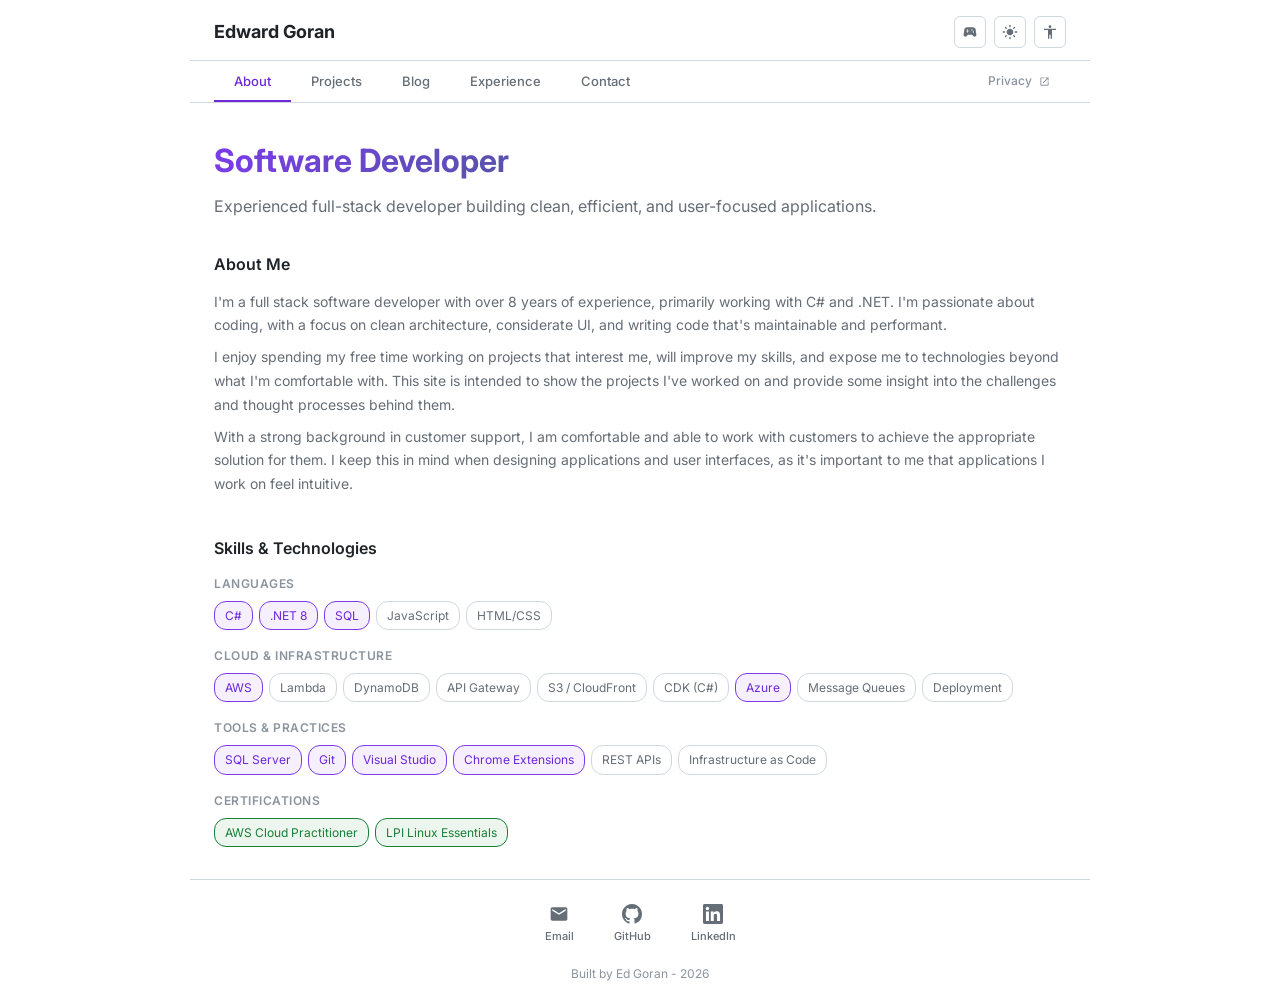
==== docs/index.html @ 9595b925 "Rename site folder to docs for github pages (doesn't support custom folder names)" ====
﻿<!DOCTYPE html>
<html lang="en">
<head>
    <meta charset="UTF-8">
    <meta name="viewport" content="width=device-width, initial-scale=1.0">
    <title>Ed Goran - Software Developer</title>
    <meta name="description" content="Edward Goran - Software Developer specialising in C#, .NET, AWS, and full-stack development">
    <meta name="author" content="Edward Goran">

    <!-- Open Graph (LinkedIn, social sharing) -->
    <meta property="og:title" content="Edward Goran - Software Developer">
    <meta property="og:description" content="Portfolio showcasing C#/.NET development, Chrome extensions, and AWS serverless applications">
    <meta property="og:type" content="website">
    <meta property="og:url" content="https://portfolio.edgoran.co.uk">

    <script>
        // Prevent flash - set theme before render
        (function () {
            const theme = localStorage.getItem('theme') ||
                (window.matchMedia('(prefers-color-scheme: light)').matches ? 'light' : 'dark');
            document.documentElement.setAttribute('data-theme', theme);
            if (localStorage.getItem('a11y') === 'true') {
                document.documentElement.setAttribute('data-a11y', 'true');
            }
        })();
    </script>

    <link rel="stylesheet" href="styles.css">
    <link rel="preconnect" href="https://fonts.googleapis.com">
    <link href="https://fonts.googleapis.com/css2?family=Inter:wght@400;500;600;700&display=swap" rel="stylesheet">
    <link rel="icon" type="image/png" href="images/favicon.ico">
</head>
<body>
    <svg width="0" height="0" style="position:absolute">
        <defs>
            <linearGradient id="rainbow-gradient" x1="0%" y1="0%" x2="100%" y2="0%">
                <stop offset="0%" stop-color="#ff6b6b"/>
                <stop offset="25%" stop-color="#feca57"/>
                <stop offset="50%" stop-color="#48dbfb"/>
                <stop offset="75%" stop-color="#ff9ff3"/>
                <stop offset="100%" stop-color="#54a0ff"/>
            </linearGradient>
        </defs>
    </svg>

    <div class="app">
        <header class="header">
            <div class="header-top">
                <h1 class="logo">Edward Goran</h1>
                <div class="header-right">
                    <button class="games-toggle" id="games-toggle" title="Games">
                        <svg class="games-icon" viewBox="0 0 24 24"><path d="M21.58 16.09l-1.09-7.66C20.21 6.46 18.52 5 16.53 5H7.47C5.48 5 3.79 6.46 3.51 8.43l-1.09 7.66C2.2 17.63 3.39 19 4.94 19c.68 0 1.32-.27 1.8-.75L9 16h6l2.25 2.25c.48.48 1.13.75 1.8.75 1.56 0 2.75-1.37 2.53-2.91zM11 11H9v2H8v-2H6v-1h2V8h1v2h2v1zm4-1c-.55 0-1-.45-1-1s.45-1 1-1 1 .45 1 1-.45 1-1 1zm2 3c-.55 0-1-.45-1-1s.45-1 1-1 1 .45 1 1-.45 1-1 1z"/></svg>
                    </button>
                    <button class="theme-toggle" id="theme-toggle" title="Toggle theme">
                        <svg class="theme-icon sun" viewBox="0 0 24 24"><path d="M12 7c-2.76 0-5 2.24-5 5s2.24 5 5 5 5-2.24 5-5-2.24-5-5-5zM2 13h2c.55 0 1-.45 1-1s-.45-1-1-1H2c-.55 0-1 .45-1 1s.45 1 1 1zm18 0h2c.55 0 1-.45 1-1s-.45-1-1-1h-2c-.55 0-1 .45-1 1s.45 1 1 1zM11 2v2c0 .55.45 1 1 1s1-.45 1-1V2c0-.55-.45-1-1-1s-1 .45-1 1zm0 18v2c0 .55.45 1 1 1s1-.45 1-1v-2c0-.55-.45-1-1-1s-1 .45-1 1zM5.99 4.58a.996.996 0 00-1.41 0 .996.996 0 000 1.41l1.06 1.06c.39.39 1.03.39 1.41 0s.39-1.03 0-1.41L5.99 4.58zm12.37 12.37a.996.996 0 00-1.41 0 .996.996 0 000 1.41l1.06 1.06c.39.39 1.03.39 1.41 0a.996.996 0 000-1.41l-1.06-1.06zm1.06-10.96a.996.996 0 000-1.41.996.996 0 00-1.41 0l-1.06 1.06c-.39.39-.39 1.03 0 1.41s1.03.39 1.41 0l1.06-1.06zM7.05 18.36a.996.996 0 000-1.41.996.996 0 00-1.41 0l-1.06 1.06c-.39.39-.39 1.03 0 1.41s1.03.39 1.41 0l1.06-1.06z" /></svg>
                        <svg class="theme-icon moon" viewBox="0 0 24 24"><path d="M12 3a9 9 0 109 9c0-.46-.04-.92-.1-1.36a5.389 5.389 0 01-4.4 2.26 5.403 5.403 0 01-3.14-9.8c-.44-.06-.9-.1-1.36-.1z" /></svg>
                    </button>
                    <button class="a11y-toggle" id="a11y-toggle" title="Toggle accessibility mode">
                        <svg class="a11y-icon" viewBox="0 0 24 24"><path d="M12 2c1.1 0 2 .9 2 2s-.9 2-2 2-2-.9-2-2 .9-2 2-2zm9 7h-6v13h-2v-6h-2v6H9V9H3V7h18v2z" /></svg>
                    </button>
                </div>
            </div>
                <nav class="nav-bar">
                    <button class="nav-tab active" data-tab="about">About</button>
                    <button class="nav-tab" data-tab="projects">Projects</button>
                    <button class="nav-tab" data-tab="blog">Blog</button>
                    <button class="nav-tab" data-tab="experience">Experience</button>
                    <button class="nav-tab" data-tab="contact">Contact</button>
                    <a href="https://extensions.edgoran.co.uk" target="_blank" rel="noopener" class="nav-external">Privacy
                        <svg class="external-icon" viewBox="0 0 24 24"><path d="M19 19H5V5h7V3H5a2 2 0 00-2 2v14a2 2 0 002 2h14a2 2 0 002-2v-7h-2v7zM14 3v2h3.59l-9.83 9.83 1.41 1.41L19 6.41V10h2V3h-7z"/></svg>
                    </a>
                </nav>
        </header>

        <main class="main">
            <!-- About Tab -->
            <section id="tab-about" class="tab-content active">
                <div class="about-hero">
                    <div class="about-intro">
                        <h2 class="about-title">Software Developer</h2>
                        <p class="about-subtitle">Experienced full-stack developer building clean, efficient, and user-focused applications.</p>
                    </div>
                </div>

                <div class="about-body">
                    <div class="about-section">
                        <h3 class="about-heading">About Me</h3>
                        <p class="about-text">
                            I'm a full stack software developer with over 8 years of experience, primarily working with C# and .NET.
                            I'm passionate about coding, with a focus on clean architecture, considerate UI, and writing code that's maintainable and performant.
                        </p>

                        <p class="about-text">
                            I enjoy spending my free time working on projects that interest me, will improve my skills, and expose me to technologies beyond what I'm comfortable with.
                            This site is intended to show the projects I've worked on and provide some insight into the challenges and thought processes behind them.
                        </p>

                        <p class="about-text">
                            With a strong background in customer support, I am comfortable and able to work with customers to achieve the appropriate solution for them.
                            I keep this in mind when designing applications and user interfaces, as it's important to me that applications I work on feel intuitive.
                        </p>
                    </div>

                    <div class="about-section">
                        <h3 class="about-heading">Skills & Technologies</h3>
                        <div class="skills-grid">
                            <div class="skill-category">
                                <h4 class="skill-category-title">Languages</h4>
                                <div class="skill-tags">
                                    <span class="skill-tag primary">C#</span>
                                    <span class="skill-tag primary">.NET 8</span>
                                    <span class="skill-tag primary">SQL</span>
                                    <span class="skill-tag">JavaScript</span>
                                    <span class="skill-tag">HTML/CSS</span>
                                </div>
                            </div>
                            <div class="skill-category">
                                <h4 class="skill-category-title">Cloud & Infrastructure</h4>
                                <div class="skill-tags">
                                    <span class="skill-tag primary">AWS</span>
                                    <span class="skill-tag">Lambda</span>
                                    <span class="skill-tag">DynamoDB</span>
                                    <span class="skill-tag">API Gateway</span>
                                    <span class="skill-tag">S3 / CloudFront</span>
                                    <span class="skill-tag">CDK (C#)</span>
                                    <span class="skill-tag primary">Azure</span>
                                    <span class="skill-tag">Message Queues</span>
                                    <span class="skill-tag">Deployment</span>
                                </div>
                            </div>
                            <div class="skill-category">
                                <h4 class="skill-category-title">Tools & Practices</h4>
                                <div class="skill-tags">
                                    <span class="skill-tag primary">SQL Server</span>
                                    <span class="skill-tag primary">Git</span>
                                    <span class="skill-tag primary">Visual Studio</span>
                                    <span class="skill-tag primary">Chrome Extensions</span>
                                    <span class="skill-tag">REST APIs</span>
                                    <span class="skill-tag">Infrastructure as Code</span>
                                </div>
                            </div>
                            <div class="skill-category">
                                <h4 class="skill-category-title">Certifications</h4>
                                <div class="skill-tags">
                                    <span class="skill-tag cert">AWS Cloud Practitioner</span>
                                    <span class="skill-tag cert">LPI Linux Essentials</span>
                                </div>
                            </div>
                        </div>
                    </div>
                </div>
            </section>

            <!-- Projects Tab -->
            <section id="tab-projects" class="tab-content">
                <h2 class="page-title">Projects</h2>

                <div class="projects-grid">

                    <div class="project-card featured clickable " data-project="steamwishlist">
                        <div class="project-header">
                        <span class="project-icon">🏷️</span>
                        <h3 class="project-name">Steam Wishlist Alerts</h3>
                        </div>
                        <p class="project-description">
                            A Chrome extension that tracks Steam game prices, notifies on drops, and compares prices across 30+ stores. 
                            Features wishlist import, quick-add on Steam pages, deal scoring, and a freemium model with LemonSqueezy payments.
                        </p>
                        <div class="project-tech">
                        <span class="tech-tag">HTML / CSS / JS</span>
                        <span class="tech-tag">Chrome Extension</span>
                        <span class="tech-tag">Steam API</span>
                        <span class="tech-tag">IsThereAnyDeal API</span>
                        <span class="tech-tag">LemonSqueezy</span>
                        <span class="tech-tag">Manifest V3</span>
                        </div>
                        <div class="project-links">
                            <a href="https://chromewebstore.google.com/detail/kokgfhmkblondjomicdelmhmigidbahe" class="project-link" onclick="event.stopPropagation()">Chrome Web Store</a>
                        </div>
                        <span class="project-dive-hint">Click for development deep dive</span>
                    </div>

                    <div class="project-card clickable" data-project="leaguestats">
                        <div class="project-header">
                            <span class="project-icon">⚔️</span>
                            <h3 class="project-name">League Stats</h3>
                        </div>
                        <p class="project-description">
                            A full-stack web application for looking up League of Legends player stats, match history,
                            and champion information. Built with a serverless AWS backend and C#, using the Riot Games API.
                        </p>
                        <div class="project-tech">
                            <span class="tech-tag">C# / .NET 8</span>
                            <span class="tech-tag">AWS Lambda</span>
                            <span class="tech-tag">API Gateway</span>
                            <span class="tech-tag">DynamoDB</span>
                            <span class="tech-tag">CDK</span>
                            <span class="tech-tag">Riot API</span>
                        </div>
                        <div class="project-links">
                            <a href="https://github.com/edgoran/league-builds" target="_blank" class="project-link" onclick="event.stopPropagation()">GitHub</a>
                        </div>
                        <span class="project-dive-hint">Click for development deep dive</span>
                    </div>

                    <div class="project-card clickable" data-project="portfolio">
                        <div class="project-header">
                            <span class="project-icon">🌐</span>
                            <h3 class="project-name">Portfolio Site</h3>
                        </div>
                        <p class="project-description">
                            A personal portfolio and project showcase site (this site!) with theme switching, WCAG accessibility mode,
                            and responsive design. Hosted on AWS using S3, CloudFront, and a custom domain via Route 53,
                            all deployed with CDK infrastructure as code.
                        </p>
                        <div class="project-tech">
                            <span class="tech-tag">HTML / CSS / JS</span>
                            <span class="tech-tag">AWS CDK</span>
                            <span class="tech-tag">S3</span>
                            <span class="tech-tag">CloudFront</span>
                            <span class="tech-tag">Route 53</span>
                            <span class="tech-tag">ACM</span>
                        </div>
                        <div class="project-links">
                            <a href="https://github.com/edgoran/" target="_blank" class="project-link" onclick="event.stopPropagation()">GitHub</a>
                            <a href="https://portfolio.edgoran.co.uk" target="_blank" class="project-link" onclick="event.stopPropagation()">Live Site</a>
                        </div>
                        <span class="project-dive-hint">Click for development deep dive</span>
                    </div>

                    <div class="project-card clickable" data-project="patchbot">
                        <div class="project-header">
                            <span class="project-icon">🤖</span>
                            <h3 class="project-name">PatchBot</h3>
                        </div>
                        <p class="project-description">
                            A Discord bot that monitors and notifies about game patch updates. Supports any Steam game automatically,
                            RSS feeds for non-Steam games, and allows users to register custom feeds. Hosted 24/7 on a Raspberry Pi.
                        </p>
                        <div class="project-tech">
                            <span class="tech-tag">C# / .NET 8</span>
                            <span class="tech-tag">Discord.Net</span>
                            <span class="tech-tag">SQLite</span>
                            <span class="tech-tag">Raspberry Pi</span>
                            <span class="tech-tag">Steam API</span>
                            <span class="tech-tag">RSS</span>
                            <span class="tech-tag">systemd</span>
                        </div>
                        <div class="project-links">
                            <a href="https://github.com/edgoran/patchbot" target="_blank" class="project-link" onclick="event.stopPropagation()">GitHub</a>
                        </div>
                        <span class="project-dive-hint">Click for development deep dive</span>
                    </div>

                    <div class="project-card clickable" data-project="levels">
                        <div class="project-header">
                            <span class="project-icon">🔊</span>
                            <h3 class="project-name">Levels: Tab Volume Mixer</h3>
                        </div>
                        <p class="project-description">
                            A Chrome extension that lets you control the volume of individual browser tabs independently.
                            Features per-tab sliders, mute toggles, volume boost up to 1000%, and automatic per-site presets.
                        </p>
                        <div class="project-tech">
                            <span class="tech-tag">JavaScript</span>
                            <span class="tech-tag">Chrome Extension</span>
                            <span class="tech-tag">Web Audio API</span>
                            <span class="tech-tag">Manifest V3</span>
                        </div>
                        <div class="project-links">
                            <a href="https://github.com/edgoran/tab-volume-controller" target="_blank" class="project-link" onclick="event.stopPropagation()">GitHub</a>
                            <a href="https://chromewebstore.google.com/detail/aalphoefegnbpgckdmcmcmmehocmndch?utm_source=item-share-cb" target="_blank" class="project-link" onclick="event.stopPropagation()">Chrome Web Store</a>
                        </div>
                        <span class="project-dive-hint">Click for development deep dive</span>
                    </div>

                    <div class="project-card clickable" data-project="linkgrab">
                        <div class="project-header">
                            <span class="project-icon">🔗</span>
                            <h3 class="project-name">Link Grab</h3>
                        </div>
                        <p class="project-description">
                            A Chrome extension that opens or copies all links found in selected text via the context menu.
                            Features link preview, tab grouping, keyboard shortcuts, and dynamic link counting.
                        </p>
                        <div class="project-tech">
                            <span class="tech-tag">JavaScript</span>
                            <span class="tech-tag">Chrome Extension</span>
                            <span class="tech-tag">DOM Parsing</span>
                            <span class="tech-tag">Manifest V3</span>
                        </div>
                        <div class="project-links">
                            <a href="https://github.com/edgoran/multi-link-opener" target="_blank" class="project-link" onclick="event.stopPropagation()">GitHub</a>
                            <a href="https://chromewebstore.google.com/detail/njhhijannpfjmgepddchjglgnldjnpgh?utm_source=item-share-cb" target="_blank" class="project-link" onclick="event.stopPropagation()">Chrome Web Store</a>
                        </div>
                        <span class="project-dive-hint">Click for development deep dive</span>
                    </div>

                </div>
            </section>

            <!-- Project Deep Dive View -->
            <section id="tab-deep-dive" class="tab-content">
                <button class="back-button" id="deep-dive-back">← Back to projects</button>

                <div id="deep-dive-content">
                    <!-- Content injected by JS -->
                </div>
            </section>

            <!-- Experience Tab -->
            <section id="tab-experience" class="tab-content">
                <h2 class="page-title">Experience</h2>

                <div class="experience-section">
                    <h3 class="experience-heading">Work History</h3>

                    <div class="experience-list">
                        <div class="experience-item">
                            <img class="experience-icon" src="images/adtec-software-icon.png" alt="Company Name">
                            <div class="experience-content">
                                <div class="experience-header">
                                    <h4 class="experience-role">Software Developer</h4>
                                    <span class="experience-date">2018 - Present</span>
                                </div>
                                <p class="experience-company">Adtec Software</p>
                                <ul class="experience-points">
                                    <li>Developed new features and user interfaces for desktop applications using .NET, with an emphasis on development using C# and Visual Basic.</li>
                                    <li>Created new customer payment websites for online payments using Razor. Working with markup languages and programming languages simultaneously including C#, HTML, CSS, JavaScript, MVC, and Razor.</li>
                                    <li>Developed desktop interfaces for technical customers to improve usability of debt management software.</li>
                                    <li>Azure object creation and management, primarily creating web applications with peripheral support elements such as storage accounts, cloud databases, message queues, and hybrid connectors.</li>
                                    <li>Deployed software, including database upgrade tooling, Windows services, IIS service/sites, Azure hosted sites, SQL server agent jobs, and desktop applications via MSIs.</li>
                                    <li>Reviewed performance of existing tables keys and indexes to maximise execution times of queries and improve the speed of applications that rely on SQL server data retrieval.</li>
                                </ul>
                                <div class="experience-tech-used">
                                    <span class="tech-tag">C#</span>
                                    <span class="tech-tag">.NET</span>
                                    <span class="tech-tag">SQL Server</span>
                                    <span class="tech-tag">HTML</span>
                                    <span class="tech-tag">CSS</span>
                                    <span class="tech-tag">Cloud Infrastructure</span>
                                </div>
                            </div>
                        </div>

                        <div class="experience-item">
                            <img class="experience-icon" src="images/welcom-digital-icon.png" alt="Company Name">
                            <div class="experience-content">
                                <div class="experience-header">
                                    <h4 class="experience-role">Service Desk Analyst</h4>
                                    <span class="experience-date">2017 - 2018</span>
                                </div>
                                <p class="experience-company">Welcom Digital</p>
                                <ul class="experience-points">
                                    <li>Support clients with any software or hardware problems under company-wide service level agreements.</li>
                                    <li>Trusted to make edits and amendments to client and customer data which could affect global companies if misused.</li>
                                </ul>
                                <div class="experience-tech-used">
                                    <span class="tech-tag">SQL</span>
                                </div>
                            </div>
                        </div>
                    </div>
                </div>

                <div class="experience-section">
                    <h3 class="experience-heading">Education</h3>

                    <div class="experience-list">
                        <div class="experience-item">
                            <div class="experience-marker edu"></div>
                            <div class="experience-content">
                                <div class="experience-header">
                                    <h4 class="experience-role">York College - Software Development</h4>
                                    <span class="experience-date">2015 - 2017</span>
                                </div>
                                <p class="experience-company">
                                    BTEC Level 3 Triple Distinction Star (D*D*D*)
                                </p>
                            </div>
                        </div>
                    </div>
                </div>

                <div class="experience-section">
                    <h3 class="experience-heading">Certifications</h3>

                    <div class="certifications-grid">
                        <a href="https://aws.amazon.com/certification/certified-cloud-practitioner/" target="_blank" rel="noopener" class="certification-card">
                            <img class="certification-badge-icon" src="images/aws-certified-cloud-practitioner.png" alt="AWS Cloud Practitioner">
                            <div class="certification-info">
                                <h4 class="certification-name">AWS Cloud Practitioner</h4>
                                <p class="certification-date">2026</p>
                            </div>
                        </a>

                        <a href="https://www.lpi.org/our-certifications/linux-essentials-overview/" target="_blank" rel="noopener" class="certification-card">
                            <img class="certification-badge-icon" src="images/linux-essentials-certificate.png" alt="LPI Linux Essentials">
                            <div class="certification-info">
                                <h4 class="certification-name">LPI Linux Essentials</h4>
                                <p class="certification-date">2026</p>
                            </div>
                        </a>
                    </div>
                </div>
            </section>

            <!-- Contact Tab -->
            <section id="tab-contact" class="tab-content">
                <div class="contact-page">
                    <h2 class="contact-title">Get in touch</h2>
                    <p class="contact-subtitle">Feel free to reach out via any of the links below</p>
                    <div class="contact-links-centered">
                        <a href="mailto:edgoran@gmail.com" class="contact-card">
                            <svg viewBox="0 0 24 24" class="contact-card-icon"><path d="M20 4H4c-1.1 0-2 .9-2 2v12c0 1.1.9 2 2 2h16c1.1 0 2-.9 2-2V6c0-1.1-.9-2-2-2zm0 4l-8 5-8-5V6l8 5 8-5v2z" /></svg>
                            <span class="contact-card-label">Email</span>
                            <span class="contact-card-value">edgoran@gmail.com</span>
                            <button class="copy-button" id="copy-email" title="Copy email" onclick="event.preventDefault(); event.stopPropagation(); copyEmail();">
                                <svg viewBox="0 -960 960 960" class="copy-icon"><path d="M360-240q-33 0-56.5-23.5T280-320v-480q0-33 23.5-56.5T360-880h360q33 0 56.5 23.5T800-800v480q0 33-23.5 56.5T720-240H360Zm0-80h360v-480H360v480ZM200-80q-33 0-56.5-23.5T120-160v-560h80v560h440v80H200Zm160-240v-480 480Z" /></svg>
                            </button>
                        </a>
                        <a href="https://github.com/edgoran/" target="_blank" rel="noopener" class="contact-card">
                            <svg viewBox="0 0 24 24" class="contact-card-icon"><path d="M12 0C5.37 0 0 5.37 0 12c0 5.31 3.435 9.795 8.205 11.385.6.105.825-.255.825-.57 0-.285-.015-1.23-.015-2.235-3.015.555-3.795-.735-4.035-1.41-.135-.345-.72-1.41-1.23-1.695-.42-.225-1.02-.78-.015-.795.945-.015 1.62.87 1.845 1.23 1.08 1.815 2.805 1.305 3.495.99.105-.78.42-1.305.765-1.605-2.67-.3-5.46-1.335-5.46-5.925 0-1.305.465-2.385 1.23-3.225-.12-.3-.54-1.53.12-3.18 0 0 1.005-.315 3.3 1.23.96-.27 1.98-.405 3-.405s2.04.135 3 .405c2.295-1.56 3.3-1.23 3.3-1.23.66 1.65.24 2.88.12 3.18.765.84 1.23 1.905 1.23 3.225 0 4.605-2.805 5.625-5.475 5.925.435.375.81 1.095.81 2.22 0 1.605-.015 2.895-.015 3.3 0 .315.225.69.825.57A12.02 12.02 0 0024 12c0-6.63-5.37-12-12-12z" /></svg>
                            <span class="contact-card-label">GitHub</span>
                            <span class="contact-card-value">github.com/edgoran</span>
                        </a>
                        <a href="https://www.linkedin.com/in/edward-goran-776838338" target="_blank" rel="noopener" class="contact-card">
                            <svg viewBox="0 0 24 24" class="contact-card-icon"><path d="M20.447 20.452h-3.554v-5.569c0-1.328-.027-3.037-1.852-3.037-1.853 0-2.136 1.445-2.136 2.939v5.667H9.351V9h3.414v1.561h.046c.477-.9 1.637-1.85 3.37-1.85 3.601 0 4.267 2.37 4.267 5.455v6.286zM5.337 7.433a2.062 2.062 0 01-2.063-2.065 2.064 2.064 0 112.063 2.065zm1.782 13.019H3.555V9h3.564v11.452zM22.225 0H1.771C.792 0 0 .774 0 1.729v20.542C0 23.227.792 24 1.771 24h20.451C23.2 24 24 23.227 24 22.271V1.729C24 .774 23.2 0 22.222 0h.003z" /></svg>
                            <span class="contact-card-label">LinkedIn</span>
                            <span class="contact-card-value">Edward Goran</span>
                        </a>
                    </div>
                </div>
            </section>

            <!-- Games Tab -->
            <section id="tab-games" class="tab-content">
                <h2 class="page-title">Games</h2>
                <p class="games-subtitle">Welcome to the Ed Games</p>

                <div class="games-selector">
                    <button class="game-select-btn active" data-game="runner">
                        <span class="game-select-icon">🏃</span>
                        <span class="game-select-name">Ed Runner</span>
                    </button>
                    <button class="game-select-btn" data-game="snake">
                        <span class="game-select-icon">🐍</span>
                        <span class="game-select-name">SnakEd</span>
                    </button>
                    <button class="game-select-btn" data-game="tictactoe">
                        <span class="game-select-icon">⭕</span>
                        <span class="game-select-name">Ed's & Crosses</span>
                    </button>
                    <button class="game-select-btn" data-game="invaders">
                        <span class="game-select-icon">👾</span>
                        <span class="game-select-name">Space InvEders</span>
                    </button>
                    <button class="game-select-btn" data-game="whackamole">
                        <span class="game-select-icon">🔨</span>
                        <span class="game-select-name">Whack-a-Ed</span>
                    </button>
                    <button class="game-select-btn" data-game="tetris">
                        <span class="game-select-icon">🧱</span>
                        <span class="game-select-name">tEdris</span>
                    </button>
                </div>

                <div class="game-container">
                    <div class="game-wrapper" id="game-wrapper">
                        <canvas id="game-canvas"></canvas>
                        <div class="game-overlay" id="game-overlay">
                            <div class="game-overlay-content">
                                <h3 class="game-overlay-title" id="game-overlay-title">Ed Runner</h3>
                                <p class="game-overlay-text" id="game-overlay-text">Jump over obstacles to survive</p>
                                <button class="game-start-btn" id="game-start-btn">Press Space or Tap to Start</button>
                            </div>
                        </div>
                        <div class="game-hud" id="game-hud">
                            <span class="game-score" id="game-score">0</span>
                            <span class="game-high-score" id="game-high-score">HI 0</span>
                        </div>
                    </div>

                    <div class="mobile-game-controls mobile-runner-controls" id="mobile-runner-controls">
                        <button class="mobile-control-btn" id="mobile-duck-btn" aria-label="Duck">
                            <svg viewBox="0 0 24 24"><path d="M7.41 15.41L12 10.83l4.59 4.58L18 14l-6-6-6 6z" transform="rotate(180 12 12)"/></svg>
                            <span>Duck</span>
                        </button>
                        <button class="mobile-control-btn mobile-jump-btn" id="mobile-jump-btn" aria-label="Jump">
                            <svg viewBox="0 0 24 24"><path d="M7.41 15.41L12 10.83l4.59 4.58L18 14l-6-6-6 6z"/></svg>
                            <span>Jump</span>
                        </button>
                    </div>

                    <div class="mobile-game-controls mobile-invader-controls" id="mobile-invader-controls">
                        <button class="mobile-control-btn" id="mobile-left-btn" aria-label="Left">
                            <svg viewBox="0 0 24 24"><path d="M15.41 7.41L14 6l-6 6 6 6 1.41-1.41L10.83 12z"/></svg>
                            <span>Left</span>
                        </button>
                        <button class="mobile-control-btn mobile-jump-btn" id="mobile-fire-btn" aria-label="Fire">
                            <svg viewBox="0 0 24 24"><path d="M7.41 15.41L12 10.83l4.59 4.58L18 14l-6-6-6 6z"/></svg>
                            <span>Fire</span>
                        </button>
                        <button class="mobile-control-btn" id="mobile-right-btn" aria-label="Right">
                            <svg viewBox="0 0 24 24"><path d="M10 6L8.59 7.41 13.17 12l-4.58 4.59L10 18l6-6z"/></svg>
                            <span>Right</span>
                        </button>
                    </div>

                    <div class="mobile-game-controls mobile-snake-controls" id="mobile-snake-controls">
                        <div class="dpad">
                            <button class="dpad-btn dpad-up" id="mobile-up-btn" aria-label="Up">
                                <svg viewBox="0 0 24 24"><path d="M7.41 15.41L12 10.83l4.59 4.58L18 14l-6-6-6 6z"/></svg>
                            </button>
                            <button class="dpad-btn dpad-left" id="mobile-left2-btn" aria-label="Left">
                                <svg viewBox="0 0 24 24"><path d="M15.41 7.41L14 6l-6 6 6 6 1.41-1.41L10.83 12z"/></svg>
                            </button>
                            <button class="dpad-btn dpad-right" id="mobile-right2-btn" aria-label="Right">
                                <svg viewBox="0 0 24 24"><path d="M10 6L8.59 7.41 13.17 12l-4.58 4.59L10 18l6-6z"/></svg>
                            </button>
                            <button class="dpad-btn dpad-down" id="mobile-down-btn" aria-label="Down">
                                <svg viewBox="0 0 24 24"><path d="M7.41 15.41L12 10.83l4.59 4.58L18 14l-6-6-6 6z" transform="rotate(180 12 12)"/></svg>
                            </button>
                        </div>
                    </div>

                    <div class="mobile-game-controls mobile-tetris-controls" id="mobile-tetris-controls">
                        <div class="dpad">
                            <button class="dpad-btn dpad-up" id="mobile-trotate-btn" aria-label="Rotate">
                                <svg viewBox="0 0 24 24"><path d="M12.5 8c-2.65 0-5.05.99-6.9 2.6L2 7v9h9l-3.62-3.62c1.39-1.16 3.16-1.88 5.12-1.88 3.54 0 6.55 2.31 7.6 5.5l2.37-.78C21.08 11.03 17.15 8 12.5 8z"/></svg>
                            </button>
                            <button class="dpad-btn dpad-left" id="mobile-tleft-btn" aria-label="Left">
                                <svg viewBox="0 0 24 24"><path d="M15.41 7.41L14 6l-6 6 6 6 1.41-1.41L10.83 12z"/></svg>
                            </button>
                            <button class="dpad-btn dpad-center" id="mobile-tdrop-btn" aria-label="Hard Drop">
                                <svg viewBox="0 0 24 24" width="24" height="24"><path d="M7.41 8.59L12 13.17l4.59-4.58L18 10l-6 6-6-6z"/><path d="M7.41 4.59L12 9.17l4.59-4.58L18 6l-6 6-6-6z" opacity="0.5"/></svg>
                            </button>
                            <button class="dpad-btn dpad-right" id="mobile-tright-btn" aria-label="Right">
                                <svg viewBox="0 0 24 24"><path d="M10 6L8.59 7.41 13.17 12l-4.58 4.59L10 18l6-6z"/></svg>
                            </button>
                            <button class="dpad-btn dpad-down" id="mobile-tdown-btn" aria-label="Soft Drop">
                                <svg viewBox="0 0 24 24"><path d="M7.41 15.41L12 10.83l4.59 4.58L18 14l-6-6-6 6z" transform="rotate(180 12 12)"/></svg>
                            </button>
                        </div>
                    </div>
                </div>

                <div class="game-controls-info" id="game-controls-info">
                    <div class="game-control">
                        <kbd>Space</kbd> / <kbd>↑</kbd> / <kbd>W</kbd> / <kbd>Click</kbd>
                        <span>Jump</span>
                    </div>
                    <div class="game-control">
                        <kbd>↓</kbd> / <kbd>S</kbd> / <kbd>Right Click</kbd>
                        <span>Duck</span>
                    </div>
                </div>

                <div class="game-options" id="game-options-snake" style="display: none;">
                    <label class="game-option-toggle">
                        <input type="checkbox" id="snake-wall-death">
                        <span class="game-option-slider"></span>
                        <span class="game-option-label">Wall death</span>
                    </label>
                </div>

                <div class="game-options" id="game-options-tictactoe" style="display: none;">
                    <label class="game-option-toggle">
                        <input type="checkbox" id="ttt-two-player">
                        <span class="game-option-slider"></span>
                        <span class="game-option-label">Two player</span>
                    </label>
                    <label class="game-option-toggle">
                        <input type="checkbox" id="ttt-hard-mode">
                        <span class="game-option-slider"></span>
                        <span class="game-option-label">Hard mode</span>
                    </label>
                    <label class="game-option-toggle">
                        <input type="checkbox" id="ttt-player-first" checked>
                        <span class="game-option-slider"></span>
                        <span class="game-option-label">Ed goes first</span>
                    </label>
                </div>

            </section>

            <!-- Blog Tab -->
            <section id="tab-blog" class="tab-content">
                <h2 class="page-title">Blog</h2>
                <p class="about-subtitle">Things I'm learning, exploring, and building.</p>

                <div class="projects-grid">

                    <div class="project-card clickable" data-blog="networking">
                        <div class="project-header">
                            <span class="project-icon">🌐</span>
                            <h3 class="project-name">Networking Fundamentals</h3>
                        </div>
                        <p class="project-description">
                            TCP vs UDP, HTTP/HTTPS, SSH, DNS, and how data moves across the internet.
                        </p>
                        <div class="project-tech">
                            <span class="tech-tag">TCP/UDP</span>
                            <span class="tech-tag">HTTP/HTTPS</span>
                            <span class="tech-tag">SSH</span>
                            <span class="tech-tag">DNS</span>
                        </div>
                        <span class="project-dive-hint">Click for deep dive</span>
                    </div>

                    <div class="project-card clickable" data-blog="linux">
                        <div class="project-header">
                            <span class="project-icon">🐧</span>
                            <h3 class="project-name">Linux Commands</h3>
                        </div>
                        <p class="project-description">
                            Essential Linux commands, file system navigation, permissions, and shell scripting.
                        </p>
                        <div class="project-tech">
                            <span class="tech-tag">Bash</span>
                            <span class="tech-tag">File System</span>
                            <span class="tech-tag">Permissions</span>
                            <span class="tech-tag">Processes</span>
                        </div>
                        <span class="project-dive-hint">Click for deep dive</span>
                    </div>

                    <div class="project-card clickable" data-blog="algorithms">
                        <div class="project-header">
                            <span class="project-icon">🧮</span>
                            <h3 class="project-name">Algorithms & Patterns</h3>
                        </div>
                        <p class="project-description">
                            Common coding patterns and algorithms: sliding window, two pointers, expand from centre, and more.
                        </p>
                        <div class="project-tech">
                            <span class="tech-tag">Sliding Window</span>
                            <span class="tech-tag">Two Pointers</span>
                            <span class="tech-tag">Hash Maps</span>
                            <span class="tech-tag">Binary Search</span>
                        </div>
                        <span class="project-dive-hint">Click for deep dive</span>
                    </div>

                    <div class="project-card clickable" data-blog="datastructures">
                        <div class="project-header">
                            <span class="project-icon">🏗️</span>
                            <h3 class="project-name">Data Structures</h3>
                        </div>
                        <p class="project-description">
                            Arrays, linked lists, stacks, queues, dictionaries, and when to use each.
                        </p>
                        <div class="project-tech">
                            <span class="tech-tag">Linked Lists</span>
                            <span class="tech-tag">Stacks</span>
                            <span class="tech-tag">Queues</span>
                            <span class="tech-tag">Dictionaries</span>
                        </div>
                        <span class="project-dive-hint">Click for deep dive</span>
                    </div>

                    <div class="project-card clickable" data-blog="cloud">
                        <div class="project-header">
                            <span class="project-icon">☁️</span>
                            <h3 class="project-name">Cloud Services (AWS & Azure)</h3>
                        </div>
                        <p class="project-description">
                            Core cloud concepts: networking, security, compute, storage, and how AWS and Azure services compare.
                        </p>
                        <div class="project-tech">
                            <span class="tech-tag">Security Groups</span>
                            <span class="tech-tag">NACLs</span>
                            <span class="tech-tag">VPC</span>
                            <span class="tech-tag">IAM</span>
                            <span class="tech-tag">Lambda</span>
                        </div>
                        <span class="project-dive-hint">Click for deep dive</span>
                    </div>

                </div>
            </section>

            <!-- Blog Deep Dive View -->
            <section id="tab-blog-dive" class="tab-content">
                <button class="back-button" id="blog-dive-back">← Back to blog</button>
                <div id="blog-dive-content">
                    <!-- Content injected by JS -->
                </div>
            </section>

        </main>

        <footer class="footer">
            <div class="footer-links">
                <a href="mailto:edgoran@gmail.com" class="footer-link" title="Email">
                    <svg viewBox="0 0 24 24" class="footer-icon"><path d="M20 4H4c-1.1 0-2 .9-2 2v12c0 1.1.9 2 2 2h16c1.1 0 2-.9 2-2V6c0-1.1-.9-2-2-2zm0 4l-8 5-8-5V6l8 5 8-5v2z" /></svg>
                    <span>Email</span>
                </a>
                <a href="https://github.com/edgoran/" target="_blank" rel="noopener" class="footer-link" title="GitHub">
                    <svg viewBox="0 0 24 24" class="footer-icon"><path d="M12 0C5.37 0 0 5.37 0 12c0 5.31 3.435 9.795 8.205 11.385.6.105.825-.255.825-.57 0-.285-.015-1.23-.015-2.235-3.015.555-3.795-.735-4.035-1.41-.135-.345-.72-1.41-1.23-1.695-.42-.225-1.02-.78-.015-.795.945-.015 1.62.87 1.845 1.23 1.08 1.815 2.805 1.305 3.495.99.105-.78.42-1.305.765-1.605-2.67-.3-5.46-1.335-5.46-5.925 0-1.305.465-2.385 1.23-3.225-.12-.3-.54-1.53.12-3.18 0 0 1.005-.315 3.3 1.23.96-.27 1.98-.405 3-.405s2.04.135 3 .405c2.295-1.56 3.3-1.23 3.3-1.23.66 1.65.24 2.88.12 3.18.765.84 1.23 1.905 1.23 3.225 0 4.605-2.805 5.625-5.475 5.925.435.375.81 1.095.81 2.22 0 1.605-.015 2.895-.015 3.3 0 .315.225.69.825.57A12.02 12.02 0 0024 12c0-6.63-5.37-12-12-12z" /></svg>
                    <span>GitHub</span>
                </a>
                <a href="https://www.linkedin.com/in/edward-goran-776838338" target="_blank" rel="noopener" class="footer-link" title="LinkedIn">
                    <svg viewBox="0 0 24 24" class="footer-icon"><path d="M20.447 20.452h-3.554v-5.569c0-1.328-.027-3.037-1.852-3.037-1.853 0-2.136 1.445-2.136 2.939v5.667H9.351V9h3.414v1.561h.046c.477-.9 1.637-1.85 3.37-1.85 3.601 0 4.267 2.37 4.267 5.455v6.286zM5.337 7.433a2.062 2.062 0 01-2.063-2.065 2.064 2.064 0 112.063 2.065zm1.782 13.019H3.555V9h3.564v11.452zM22.225 0H1.771C.792 0 0 .774 0 1.729v20.542C0 23.227.792 24 1.771 24h20.451C23.2 24 24 23.227 24 22.271V1.729C24 .774 23.2 0 22.222 0h.003z" /></svg>
                    <span>LinkedIn</span>
                </a>
            </div>
            <p>Built by Ed Goran - <span id="footer-year"></span></p>
        </footer>
    </div>

    <script src="data/deep-dives.js"></script>
    <script src="data/blog-dives.js"></script>
    <script src="app.js"></script>
    <script src="games/game-utils.js"></script>
    <script src="games/runner.js"></script>
    <script src="games/snake.js"></script>
    <script src="games/tictactoe.js"></script>
    <script src="games/invaders.js"></script>
    <script src="games/whackamole.js"></script>
    <script src="games/tetris.js"></script>
</body>
</html>
---- docs/styles.css ----
﻿/* ============================================================
   Reset & Base
   ============================================================ */
* {
    margin: 0;
    padding: 0;
    box-sizing: border-box;
}

html, body {
    overflow-x: hidden;
}

body {
    font-family: "Inter", -apple-system, BlinkMacSystemFont, "Segoe UI", Roboto, sans-serif;
    background: var(--bg-primary);
    color: var(--text-primary);
    min-height: 100vh;
    line-height: 1.6;
}

/* ============================================================
   Theme Variables
   ============================================================ */
:root,
[data-theme="dark"] {
    --bg-primary: #0d1117;
    --bg-secondary: #161b22;
    --bg-card: #1c2128;
    --bg-card-hover: #21262d;
    --text-primary: #e6edf3;
    --text-secondary: #a0aab5;
    --text-muted: #6b7685;
    --accent: #9b72cf;
    --accent-light: #c9a0ff;
    --accent-green: #3fb950;
    --accent-green-muted: #2ea04370;
    --border: #30363d;
    --hover-bg: #21262d;
}

[data-theme="light"] {
    --bg-primary: #ffffff;
    --bg-secondary: #f6f8fa;
    --bg-card: #ffffff;
    --bg-card-hover: #f6f8fa;
    --text-primary: #1f2328;
    --text-secondary: #656d76;
    --text-muted: #8b949e;
    --accent: #7c3aed;
    --accent-light: #6d28d9;
    --accent-green: #1a7f37;
    --accent-green-muted: #1a7f3720;
    --border: #d0d7de;
    --hover-bg: #f3f4f6;
}

[data-a11y="true"],
[data-a11y="true"][data-theme="light"] {
    --bg-primary: #ffffff;
    --bg-secondary: #f5f5f5;
    --bg-card: #ffffff;
    --bg-card-hover: #f0f0f0;
    --text-primary: #000000;
    --text-secondary: #333333;
    --text-muted: #555555;
    --accent: #0000cc;
    --accent-light: #0000cc;
    --accent-green: #006600;
    --accent-green-muted: #00660020;
    --border: #666666;
    --hover-bg: #e8e8e8;
}

[data-a11y="true"][data-theme="dark"] {
    --bg-primary: #000000;
    --bg-secondary: #0a0a0a;
    --bg-card: #111111;
    --bg-card-hover: #1a1a1a;
    --text-primary: #ffffff;
    --text-secondary: #e0e0e0;
    --text-muted: #bbbbbb;
    --accent: #6fa3ff;
    --accent-light: #6fa3ff;
    --accent-green: #5cff5c;
    --accent-green-muted: #5cff5c20;
    --border: #888888;
    --hover-bg: #1a1a1a;
}

/* ============================================================
   Theme-Specific Overrides
   ============================================================ */
[data-theme="light"] .about-title,
[data-theme="light"] .contact-title {
    background: linear-gradient(135deg, var(--accent), var(--accent-green));
    -webkit-background-clip: text;
    -webkit-text-fill-color: transparent;
    background-clip: text;
}

[data-theme="light"] .project-card {
    box-shadow: 0 1px 3px rgba(0, 0, 0, 0.08);
}

[data-theme="light"] .project-card.featured {
    background: rgba(124, 58, 237, 0.03);
}

[data-theme="light"] .skill-tag.primary {
    background: rgba(124, 58, 237, 0.08);
}

[data-theme="light"] .skill-tag.cert {
    background: rgba(26, 127, 55, 0.08);
}

/* ============================================================
   Layout
   ============================================================ */
.app {
    max-width: 900px;
    margin: 0 auto;
    min-height: 100vh;
    display: flex;
    flex-direction: column;
}

.main {
    flex: 1;
    padding: 32px 24px;
    overflow-x: hidden;
}

/* ============================================================
   Header & Navigation
   ============================================================ */
.header {
    position: sticky;
    top: 0;
    background: var(--bg-primary);
    z-index: 100;
    border-bottom: 1px solid var(--border);
}

.header-top {
    display: flex;
    align-items: center;
    justify-content: space-between;
    padding: 16px 24px 12px;
}

.logo {
    font-size: 18px;
    font-weight: 700;
    color: var(--text-primary);
    white-space: nowrap;
}

.header-right {
    display: flex;
    align-items: center;
    gap: 8px;
}

.nav-bar {
    display: flex;
    padding: 0 24px;
    border-top: 1px solid var(--border);
}

.nav-tab {
    padding: 10px 20px;
    font-size: 13px;
    font-weight: 500;
    font-family: inherit;
    background: none;
    border: none;
    border-bottom: 2px solid transparent;
    color: var(--text-secondary);
    cursor: pointer;
    transition: all 0.15s ease;
}

.nav-tab:hover {
    color: var(--text-primary);
}

.nav-tab.active {
    color: var(--accent-light);
    border-bottom-color: var(--accent-light);
}

.nav-external {
    margin-left: auto;
    padding: 10px 16px;
    font-size: 12px;
    font-weight: 500;
    font-family: inherit;
    color: var(--text-muted);
    text-decoration: none;
    border-bottom: 2px solid transparent;
    transition: color 0.15s ease;
}

.nav-external:hover {
    color: var(--accent-light);
}

.external-icon {
    width: 11px;
    height: 11px;
    fill: var(--text-muted);
    margin-left: 4px;
    vertical-align: middle;
    transition: fill 0.15s ease;
}

.nav-external:hover .external-icon {
    fill: var(--accent-light);
}

/* ============================================================
   Header Buttons (Theme, A11y, Games)
   ============================================================ */
.theme-toggle,
.a11y-toggle,
.games-toggle {
    display: flex;
    align-items: center;
    justify-content: center;
    width: 32px;
    height: 32px;
    background: none;
    border: 1px solid var(--border);
    border-radius: 6px;
    cursor: pointer;
    transition: background 0.15s ease, border-color 0.15s ease;
}

.theme-toggle:hover,
.a11y-toggle:hover,
.games-toggle:hover {
    background: var(--hover-bg);
    border-color: var(--accent);
}

.theme-icon,
.a11y-icon,
.games-icon {
    width: 16px;
    height: 16px;
    fill: var(--text-secondary);
    transition: fill 0.15s ease;
}

.theme-toggle:hover .theme-icon,
.a11y-toggle:hover .a11y-icon,
.games-toggle:hover .games-icon {
    fill: var(--text-primary);
}

.theme-icon.moon { display: block; }
.theme-icon.sun { display: none; }
[data-theme="light"] .theme-icon.moon { display: none; }
[data-theme="light"] .theme-icon.sun { display: block; }

.a11y-toggle.active {
    border-color: var(--accent-green);
    background: var(--accent-green-muted);
}

.a11y-toggle.active .a11y-icon {
    fill: var(--accent-green);
}

/* ============================================================
   Games Toggle - Rainbow Active State
   ============================================================ */
@keyframes rainbowBorderShift {
    0% { background-position: 0% 50%, 0% 50%; }
    100% { background-position: 0% 50%, 200% 50%; }
}

.games-toggle.active {
    border-color: transparent;
    background: linear-gradient(var(--bg-primary), var(--bg-primary)) padding-box,
                linear-gradient(90deg, #ff6b6b, #feca57, #48dbfb, #ff9ff3, #54a0ff, #ff6b6b) border-box;
    background-size: 100% 100%, 200% 100%;
    animation: rainbowBorderShift 4s linear infinite;
}

.games-toggle.active .games-icon {
    fill: url(#rainbow-gradient);
}

[data-a11y="true"] .games-toggle.active {
    border-color: var(--accent);
    background: var(--hover-bg);
    animation: none;
}

[data-a11y="true"] .games-toggle.active .games-icon {
    fill: var(--accent);
}

/* ============================================================
   Tab Content
   ============================================================ */
.tab-content {
    display: none;
    animation: fadeIn 0.2s ease;
}

.tab-content.active {
    display: block;
}

@keyframes fadeIn {
    from { opacity: 0; transform: translateY(4px); }
    to { opacity: 1; transform: translateY(0); }
}

.page-title {
    font-size: 24px;
    font-weight: 700;
    margin-bottom: 24px;
}

/* ============================================================
   About Section
   ============================================================ */
.about-hero {
    margin-bottom: 32px;
}

.about-title {
    font-size: 32px;
    font-weight: 700;
    margin-bottom: 8px;
    background: linear-gradient(135deg, var(--accent-light), var(--accent-green));
    -webkit-background-clip: text;
    -webkit-text-fill-color: transparent;
    background-clip: text;
}

.about-subtitle {
    font-size: 16px;
    color: var(--text-secondary);
}

.about-body {
    display: flex;
    flex-direction: column;
    gap: 32px;
}

.about-heading {
    font-size: 16px;
    font-weight: 600;
    margin-bottom: 12px;
    color: var(--text-primary);
}

.about-text {
    font-size: 14px;
    color: var(--text-secondary);
    line-height: 1.7;
    margin-bottom: 8px;
}

/* ============================================================
   Skills
   ============================================================ */
.skills-grid {
    display: flex;
    flex-direction: column;
    gap: 16px;
}

.skill-category-title {
    font-size: 12px;
    font-weight: 600;
    color: var(--text-muted);
    text-transform: uppercase;
    letter-spacing: 0.5px;
    margin-bottom: 8px;
}

.skill-tags {
    display: flex;
    flex-wrap: wrap;
    gap: 6px;
}

.skill-tag {
    font-size: 12px;
    padding: 4px 10px;
    border-radius: 12px;
    background: var(--bg-card);
    border: 1px solid var(--border);
    color: var(--text-secondary);
}

.skill-tag.primary {
    border-color: var(--accent);
    color: var(--accent-light);
    background: rgba(155, 114, 207, 0.1);
}

.skill-tag.cert {
    border-color: var(--accent-green);
    color: var(--accent-green);
    background: var(--accent-green-muted);
}

/* ============================================================
   Projects
   ============================================================ */
.projects-grid {
    display: flex;
    flex-direction: column;
    gap: 16px;
}

.project-card {
    padding: 24px;
    background: var(--bg-card);
    border-radius: 12px;
    border: 1px solid var(--border);
    transition: border-color 0.15s ease;
}

.project-card:hover {
    border-color: var(--accent);
}

.project-card.featured {
    border-color: var(--accent);
    background: rgba(155, 114, 207, 0.03);
}

.project-card.clickable {
    cursor: pointer;
    transition: border-color 0.15s ease, transform 0.15s ease;
}

.project-card.clickable:hover {
    transform: translateY(-2px);
}

.project-header {
    display: flex;
    align-items: center;
    gap: 12px;
    margin-bottom: 12px;
}

.project-icon {
    font-size: 24px;
}

.project-name {
    font-size: 18px;
    font-weight: 600;
}

.project-description {
    font-size: 14px;
    color: var(--text-secondary);
    line-height: 1.6;
    margin-bottom: 16px;
}

.project-tech {
    display: flex;
    flex-wrap: wrap;
    gap: 6px;
    margin-bottom: 16px;
}

.tech-tag {
    font-size: 11px;
    padding: 3px 8px;
    border-radius: 4px;
    background: var(--bg-secondary);
    border: 1px solid var(--border);
    color: var(--accent-green);
}

.project-links {
    display: flex;
    gap: 12px;
}

.project-link {
    font-size: 13px;
    color: var(--accent-light);
    text-decoration: none;
    transition: opacity 0.15s ease;
}

.project-link:hover {
    opacity: 0.8;
}

.project-dive-hint {
    display: block;
    margin-top: 12px;
    font-size: 11px;
    color: var(--text-muted);
    font-style: italic;
    transition: color 0.15s ease;
}

.project-card.clickable:hover .project-dive-hint {
    color: var(--accent-light);
}

/* ============================================================
   Deep Dive
   ============================================================ */
.back-button {
    background: none;
    border: none;
    color: var(--accent-light);
    font-size: 14px;
    font-family: inherit;
    cursor: pointer;
    padding: 8px 0;
    margin-bottom: 24px;
    transition: opacity 0.15s ease;
}

.back-button:hover {
    opacity: 0.8;
}

.deep-dive-hero {
    padding: 24px;
    background: var(--bg-card);
    border: 1px solid var(--border);
    border-radius: 12px;
    margin-bottom: 32px;
}

.deep-dive-hero-header {
    display: flex;
    align-items: center;
    gap: 12px;
    margin-bottom: 12px;
}

.deep-dive-icon {
    font-size: 28px;
}

.deep-dive-title {
    font-size: 22px;
    font-weight: 700;
}

.deep-dive-summary {
    font-size: 14px;
    color: var(--text-secondary);
    line-height: 1.6;
}

/* ============================================================
   Timeline
   ============================================================ */
.timeline {
    display: flex;
    flex-direction: column;
}

.timeline-entry {
    display: flex;
    gap: 16px;
    margin-bottom: 16px;
    padding-left: 8px;
}

.timeline-marker {
    width: 12px;
    height: 12px;
    border-radius: 50%;
    background: var(--accent);
    flex-shrink: 0;
    margin-top: 6px;
    position: relative;
}

.timeline-marker::after {
    content: "";
    position: absolute;
    left: 5px;
    top: 12px;
    width: 2px;
    height: calc(100% + 12px);
    background: var(--border);
}

.timeline-entry:last-child .timeline-marker::after {
    display: none;
}

.timeline-marker.challenge {
    background: var(--accent-green);
}

.timeline-content {
    flex: 1;
    padding-bottom: 8px;
}

.timeline-title {
    font-size: 14px;
    font-weight: 600;
    margin-bottom: 4px;
}

.timeline-text {
    font-size: 13px;
    color: var(--text-secondary);
    line-height: 1.6;
}

/* ============================================================
   Experience
   ============================================================ */
.experience-section {
    margin-bottom: 40px;
}

.experience-heading {
    font-size: 14px;
    font-weight: 600;
    color: var(--accent-light);
    text-transform: uppercase;
    letter-spacing: 1px;
    margin-bottom: 20px;
    padding-bottom: 8px;
    border-bottom: 1px solid var(--border);
}

.experience-list {
    display: flex;
    flex-direction: column;
    gap: 4px;
}

.experience-item {
    display: flex;
    gap: 16px;
    padding: 16px 0;
}

.experience-icon {
    width: 36px;
    height: 36px;
    border-radius: 8px;
    border: 1px solid var(--border);
    flex-shrink: 0;
    margin-top: 2px;
    object-fit: contain;
    background: var(--bg-secondary);
    padding: 4px;
}

.experience-content {
    flex: 1;
}

.experience-header {
    display: flex;
    align-items: baseline;
    justify-content: space-between;
    gap: 12px;
    margin-bottom: 4px;
}

.experience-role {
    font-size: 15px;
    font-weight: 600;
}

.experience-date {
    font-size: 12px;
    color: var(--text-muted);
    white-space: nowrap;
}

.experience-company {
    font-size: 13px;
    color: var(--text-secondary);
    margin-bottom: 10px;
}

.experience-points {
    list-style: none;
    padding: 0;
    margin-bottom: 12px;
}

.experience-points li {
    font-size: 13px;
    color: var(--text-secondary);
    line-height: 1.6;
    padding-left: 16px;
    position: relative;
    margin-bottom: 4px;
}

.experience-points li::before {
    content: "";
    position: absolute;
    left: 0;
    top: 9px;
    width: 6px;
    height: 6px;
    border-radius: 50%;
    background: var(--border);
}

.experience-tech-used {
    display: flex;
    flex-wrap: wrap;
    gap: 4px;
}

/* ============================================================
   Certifications
   ============================================================ */
.certifications-grid {
    display: flex;
    flex-wrap: wrap;
    gap: 12px;
}

.certification-card {
    display: flex;
    align-items: center;
    gap: 12px;
    padding: 14px 18px;
    background: var(--bg-card);
    border: 1px solid var(--border);
    border-radius: 8px;
    text-decoration: none;
    color: inherit;
    transition: border-color 0.15s ease, transform 0.15s ease;
}

.certification-card:hover {
    border-color: var(--accent);
    transform: translateY(-2px);
}

.certification-card:hover .certification-name {
    color: var(--accent-light);
}

.certification-badge-icon {
    width: 48px;
    height: 48px;
    object-fit: contain;
}

.certification-info {
    display: flex;
    flex-direction: column;
    gap: 2px;
}

.certification-name {
    font-size: 13px;
    font-weight: 600;
}

.certification-date {
    font-size: 11px;
    color: var(--text-muted);
}

/* ============================================================
   Contact
   ============================================================ */
.contact-page {
    display: flex;
    flex-direction: column;
    align-items: center;
    padding: 60px 20px;
}

.contact-title {
    font-size: 28px;
    font-weight: 700;
    margin-bottom: 8px;
    background: linear-gradient(135deg, var(--accent-light), var(--accent-green));
    -webkit-background-clip: text;
    -webkit-text-fill-color: transparent;
    background-clip: text;
}

.contact-subtitle {
    font-size: 14px;
    color: var(--text-secondary);
    margin-bottom: 40px;
}

.contact-links-centered {
    display: flex;
    flex-direction: column;
    gap: 12px;
    width: 100%;
    max-width: 400px;
}

.contact-card {
    display: flex;
    align-items: center;
    gap: 14px;
    padding: 16px 20px;
    background: var(--bg-card);
    border: 1px solid var(--border);
    border-radius: 10px;
    text-decoration: none;
    color: var(--text-primary);
    transition: border-color 0.2s ease, transform 0.2s ease, background 0.2s ease;
}

.contact-card:hover {
    border-color: var(--accent);
    transform: translateY(-2px);
    background: var(--hover-bg);
}

.contact-card-icon {
    width: 24px;
    height: 24px;
    fill: var(--accent-light);
    flex-shrink: 0;
}

.contact-card-label {
    font-size: 14px;
    font-weight: 600;
    min-width: 60px;
}

.contact-card-value {
    font-size: 13px;
    color: var(--text-secondary);
}

.copy-button {
    display: flex;
    align-items: center;
    justify-content: center;
    width: 32px;
    height: 32px;
    background: none;
    border: 1px solid var(--border);
    border-radius: 6px;
    cursor: pointer;
    margin-left: auto;
    transition: background 0.15s ease, border-color 0.15s ease;
}

.copy-button:hover {
    background: var(--hover-bg);
    border-color: var(--accent);
}

.copy-button.copied {
    border-color: var(--accent-green);
}

.copy-icon {
    width: 16px;
    height: 16px;
    fill: var(--text-secondary);
    transition: fill 0.15s ease;
}

.copy-button:hover .copy-icon {
    fill: var(--text-primary);
}

.copy-button.copied .copy-icon {
    fill: var(--accent-green);
}

/* ============================================================
   Games Section
   ============================================================ */
@keyframes rainbowShift {
    0% { background-position: 0% 50%; }
    100% { background-position: 200% 50%; }
}

#tab-games .page-title {
    background: linear-gradient(90deg, #ff6b6b, #feca57, #48dbfb, #ff9ff3, #54a0ff, #ff6b6b);
    background-size: 200% 100%;
    -webkit-background-clip: text;
    -webkit-text-fill-color: transparent;
    background-clip: text;
    animation: rainbowShift 4s linear infinite;
}

[data-a11y="true"] #tab-games .page-title {
    background: none;
    -webkit-background-clip: unset;
    -webkit-text-fill-color: var(--text-primary);
    background-clip: unset;
    animation: none;
}

.games-subtitle {
    font-size: 14px;
    color: var(--text-secondary);
    margin-bottom: 24px;
    margin-top: -16px;
}

.games-selector {
    display: flex;
    gap: 6px;
    margin-bottom: 16px;
    overflow-x: auto;
    scrollbar-width: none;
    -ms-overflow-style: none;
    padding-bottom: 4px;
}

.games-selector::-webkit-scrollbar {
    display: none;
}

.game-select-btn {
    display: flex;
    align-items: center;
    gap: 6px;
    padding: 8px 12px;
    background: var(--bg-card);
    border: 1px solid var(--border);
    border-radius: 8px;
    color: var(--text-secondary);
    font-family: inherit;
    font-size: 12px;
    font-weight: 500;
    cursor: pointer;
    white-space: nowrap;
    flex-shrink: 0;
    transition: all 0.15s ease;
}

.game-select-btn:hover {
    border-color: var(--accent);
    color: var(--text-primary);
}

.game-select-btn.active {
    border-color: var(--accent);
    background: rgba(155, 114, 207, 0.1);
    color: var(--accent-light);
}

.game-select-icon {
    font-size: 16px;
}

@media (max-width: 768px) {
    .games-selector {
        gap: 4px;
    }

   .game-select-btn {
        padding: 6px 10px;
        font-size: 11px;
        gap: 4px;
    }

    .game-select-icon {
        font-size: 14px;
    }

    .game-select-name {
        display: none;
    }

    .game-select-btn.active .game-select-name {
        display: inline;
    }
}

.game-container {
    width: 100%;
    margin-bottom: 20px;
}

.game-wrapper {
    position: relative;
    width: 100%;
    aspect-ratio: 3 / 1;
    max-height: 250px;
    background: var(--bg-card);
    border: 1px solid var(--border);
    border-radius: 12px;
    overflow: hidden;
}

.game-wrapper.tall {
    aspect-ratio: 3 / 2;
    max-height: 400px;
}

.game-wrapper.square {
    aspect-ratio: 1 / 1;
    max-height: 450px;
    max-width: 450px;
}

.game-wrapper.square-small {
    aspect-ratio: 1 / 1;
    max-height: 400px;
    max-width: 400px;
}

.game-wrapper.tetris {
    aspect-ratio: 1 / 2;
    max-height: 500px;
    max-width: 280px;
}

#game-canvas {
    width: 100%;
    height: 100%;
    display: block;
}

#game-canvas:focus,
#game-canvas:focus-visible {
    outline: none;
}

.game-overlay {
    position: absolute;
    inset: 0;
    display: flex;
    align-items: center;
    justify-content: center;
    background: rgba(13, 17, 23, 0.85);
    z-index: 10;
    transition: opacity 0.2s ease;
}

[data-theme="light"] .game-overlay {
    background: rgba(255, 255, 255, 0.85);
}

.game-overlay.hidden {
    opacity: 0;
    pointer-events: none;
}

.game-overlay-content {
    text-align: center;
}

.game-overlay-title {
    font-size: 20px;
    font-weight: 700;
    margin-bottom: 8px;
    color: var(--text-primary);
}

.game-overlay-text {
    font-size: 13px;
    color: var(--text-secondary);
    margin-bottom: 16px;
}

.game-overlay.game-over .game-overlay-title {
    color: var(--accent-light);
}

.game-start-btn {
    padding: 10px 24px;
    background: var(--accent);
    color: #fff;
    border: none;
    border-radius: 6px;
    font-family: inherit;
    font-size: 13px;
    font-weight: 500;
    cursor: pointer;
    transition: opacity 0.15s ease;
}

.game-start-btn:hover {
    opacity: 0.85;
}

.game-hud {
    position: absolute;
    top: 12px;
    right: 16px;
    display: flex;
    gap: 16px;
    font-size: 13px;
    font-weight: 600;
    font-family: 'Inter', monospace;
    color: var(--text-secondary);
    z-index: 5;
    opacity: 0;
    transition: opacity 0.2s ease;
}

.game-hud.visible {
    opacity: 1;
}

.game-high-score {
    color: var(--text-muted);
}

.game-controls-info {
    display: flex;
    gap: 24px;
    flex-wrap: wrap;
}

.game-control {
    display: flex;
    align-items: center;
    gap: 8px;
    font-size: 12px;
    color: var(--text-muted);
}

.game-control kbd {
    padding: 3px 8px;
    background: var(--bg-card);
    border: 1px solid var(--border);
    border-radius: 4px;
    font-family: inherit;
    font-size: 11px;
    color: var(--text-secondary);
}

/* Game Options */
.game-options {
    margin-top: 16px;
    display: flex;
    gap: 16px;
    flex-wrap: wrap;
}

.game-option-toggle {
    display: flex;
    align-items: center;
    gap: 10px;
    cursor: pointer;
    font-size: 13px;
    color: var(--text-secondary);
}

.game-option-toggle input {
    display: none;
}

.game-option-slider {
    width: 36px;
    height: 20px;
    background: var(--bg-card);
    border: 1px solid var(--border);
    border-radius: 10px;
    position: relative;
    transition: background 0.2s ease, border-color 0.2s ease;
}

.game-option-slider::after {
    content: '';
    position: absolute;
    top: 3px;
    left: 3px;
    width: 12px;
    height: 12px;
    background: var(--text-muted);
    border-radius: 50%;
    transition: transform 0.2s ease, background 0.2s ease;
}

.game-option-toggle input:checked + .game-option-slider {
    background: rgba(229, 62, 62, 0.15);
    border-color: #e53e3e;
}

.game-option-toggle input:checked + .game-option-slider::after {
    transform: translateX(16px);
    background: #e53e3e;
}

.game-option-label {
    user-select: none;
}

/* Mobile Game Controls */
.mobile-game-controls {
    display: none;
    gap: 12px;
    justify-content: center;
    padding: 12px 0;
}

.mobile-control-btn {
    display: flex;
    flex-direction: column;
    align-items: center;
    justify-content: center;
    gap: 4px;
    width: 80px;
    height: 64px;
    background: var(--bg-card);
    border: 1px solid var(--border);
    border-radius: 10px;
    color: var(--text-secondary);
    font-family: inherit;
    font-size: 11px;
    cursor: pointer;
    user-select: none;
    -webkit-user-select: none;
    touch-action: manipulation;
    transition: background 0.1s ease, border-color 0.1s ease;
}

.mobile-control-btn svg {
    width: 24px;
    height: 24px;
    fill: var(--text-secondary);
}

.mobile-control-btn:active {
    background: var(--hover-bg);
    border-color: var(--accent);
}

.mobile-control-btn:active svg {
    fill: var(--accent-light);
}

.mobile-jump-btn {
    width: 120px;
}

/* ============================================================
   Footer
   ============================================================ */
.footer {
    padding: 16px 24px;
    border-top: 1px solid var(--border);
    text-align: center;
    display: flex;
    flex-direction: column;
    align-items: center;
    gap: 10px;
}

.footer-links {
    display: flex;
    gap: 16px;
}

.footer-link {
    display: flex;
    flex-direction: column;
    align-items: center;
    gap: 4px;
    padding: 8px 12px;
    border-radius: 6px;
    text-decoration: none;
    color: var(--text-secondary);
    font-size: 11px;
    font-weight: 500;
    transition: background 0.15s ease, color 0.15s ease;
}

.footer-link:hover {
    background: var(--hover-bg);
    color: var(--accent-light);
}

.footer-icon {
    width: 20px;
    height: 20px;
    fill: var(--text-secondary);
    transition: fill 0.15s ease;
}

.footer-link:hover .footer-icon {
    fill: var(--accent-light);
}

.footer p {
    font-size: 12px;
    color: var(--text-muted);
}

/* ============================================================
   Accessibility Overrides
   ============================================================ */
[data-a11y="true"] body {
    font-size: 16px;
    line-height: 1.8;
}

[data-a11y="true"] .about-title,
[data-a11y="true"] .contact-title {
    background: none;
    -webkit-background-clip: unset;
    -webkit-text-fill-color: var(--text-primary);
    background-clip: unset;
}

[data-a11y="true"] .about-text,
[data-a11y="true"] .project-description,
[data-a11y="true"] .timeline-text,
[data-a11y="true"] .experience-points li,
[data-a11y="true"] .deep-dive-summary {
    font-size: 16px;
    line-height: 1.8;
}

[data-a11y="true"] .nav-tab {
    font-size: 15px;
    padding: 12px 24px;
}

[data-a11y="true"] .skill-tag,
[data-a11y="true"] .tech-tag {
    font-size: 14px;
    padding: 6px 12px;
}

[data-a11y="true"] .project-card,
[data-a11y="true"] .certification-card,
[data-a11y="true"] .contact-card {
    border-width: 2px;
}

[data-a11y="true"] .project-name,
[data-a11y="true"] .experience-role,
[data-a11y="true"] .timeline-title {
    font-size: 18px;
}

[data-a11y="true"] .project-link {
    text-decoration: underline;
    font-size: 15px;
}

[data-a11y="true"] *:focus-visible {
    outline: 3px solid var(--accent);
    outline-offset: 2px;
}

[data-a11y="true"] .nav-tab.active {
    border-bottom-width: 3px;
}

[data-a11y="true"] .timeline-marker {
    width: 16px;
    height: 16px;
}

[data-a11y="true"] .experience-icon {
    width: 44px;
    height: 44px;
}

[data-a11y="true"] a {
    text-decoration: underline;
}

[data-a11y="true"] .certification-card,
[data-a11y="true"] .contact-card {
    text-decoration: none;
}

[data-a11y="true"] .certification-card:hover,
[data-a11y="true"] .contact-card:hover {
    text-decoration: underline;
}

/* ============================================================
   Responsive
   ============================================================ */
@media (max-width: 768px) {
    .header-top {
        flex-wrap: wrap;
        gap: 8px;
    }

    .nav-bar {
        padding: 0 16px;
        flex-wrap: wrap;
    }

    .nav-tab {
        flex: 1;
        text-align: center;
        padding: 8px 4px;
        font-size: 12px;
        min-width: 0;
    }

    .nav-external {
        margin-left: 0;
        flex-basis: 100%;
        text-align: center;
        padding: 6px 16px;
        font-size: 11px;
        border-top: 1px solid var(--border);
        border-bottom: none;
    }

    .about-title {
        font-size: 24px;
    }

    .contact-page {
        padding: 40px 16px;
    }

    .contact-title {
        font-size: 22px;
    }

    .contact-card {
        padding: 14px 16px;
    }

    .contact-card-value {
        font-size: 11px;
    }

    .experience-header {
        flex-direction: column;
        gap: 2px;
    }

    .contact-card-label {
        display: none;
    }

    .game-wrapper {
        aspect-ratio: 2 / 1;
        max-height: 200px;
        max-width: 100%;
    }

    .game-wrapper.tall {
        aspect-ratio: 2 / 3;
        max-height: 70vh;
        max-width: 100%;
    }

    .game-wrapper.square {
        max-width: 100%;
    }

    .game-wrapper.square-small {
        max-width: 100%;
    }

    .game-wrapper.tetris {
        aspect-ratio: auto;
        max-height: none;
        max-width: none;
        width: 100%;
        height: 55vh;
    }

    .game-controls-info {
        gap: 16px;
    }

    [data-a11y="true"] .nav-tab {
        font-size: 13px;
        padding: 10px 8px;
    }
}

@media (hover: none) and (pointer: coarse) {
    .mobile-game-controls.visible {
        display: flex;
    }

    .mobile-tetris-controls.visible {
        display: flex;
    }
}

@media (prefers-reduced-motion: reduce) {
    * {
        animation: none !important;
        transition-duration: 0.01ms !important;
    }
}

/* ============================================================
   Print
   ============================================================ */
@media print {
    .header,
    .footer,
    .back-button,
    .theme-toggle,
    .a11y-toggle,
    .games-toggle,
    .project-dive-hint,
    .copy-button {
        display: none !important;
    }

    .app {
        max-width: 100%;
    }

    .tab-content {
        display: none !important;
    }

    .tab-content.active {
        display: block !important;
    }

    .project-card,
    .contact-card,
    .certification-card,
    .experience-item,
    .timeline-entry {
        break-inside: avoid;
    }

    body {
        background: white;
        color: black;
        font-size: 12pt;
    }

    .main {
        padding: 0;
    }

    .about-title,
    .contact-title {
        background: none;
        -webkit-text-fill-color: black;
    }

    .skill-tag,
    .tech-tag {
        border-color: #ccc;
        color: black;
    }

    .skill-tag.primary {
        border-color: #666;
    }

    .project-card,
    .contact-card,
    .certification-card,
    .deep-dive-hero {
        border-color: #ccc;
        box-shadow: none;
    }

    .timeline-marker {
        background: #666;
        print-color-adjust: exact;
        -webkit-print-color-adjust: exact;
    }

    .timeline-marker.challenge {
        background: #333;
        print-color-adjust: exact;
        -webkit-print-color-adjust: exact;
    }

    .contact-card-icon,
    .footer-icon {
        fill: black;
    }

    .app::before {
        content: "portfolio.edgoran.co.uk";
        display: block;
        text-align: right;
        font-size: 9pt;
        color: #0000cc;
        text-decoration: underline;
        padding-bottom: 8px;
        margin-bottom: 16px;
        border-bottom: 1px solid #eee;
    }
}

.mobile-invader-controls {
    display: none;
    gap: 12px;
    justify-content: center;
    padding: 12px 0;
}

.mobile-tetris-controls {
    display: none;
    justify-content: center;
    padding: 12px 0;
}

@media (hover: none) and (pointer: coarse) {
    .mobile-invader-controls.visible {
        display: flex;
    }
}

.mobile-snake-controls {
    display: none;
    justify-content: center;
    padding: 12px 0;
    overflow: hidden;
}

.dpad {
    display: grid;
    grid-template-areas:
        ". up ."
        "left . right"
        ". down .";
    grid-template-columns: 56px 56px 56px;
    grid-template-rows: 56px 56px 56px;
    gap: 4px;
}

.dpad-center {
    grid-area: 2 / 2 / 3 / 3;
}

.dpad-btn {
    display: flex;
    align-items: center;
    justify-content: center;
    background: var(--bg-card);
    border: 1px solid var(--border);
    border-radius: 8px;
    color: var(--text-secondary);
    cursor: pointer;
    user-select: none;
    -webkit-user-select: none;
    touch-action: manipulation;
    transition: background 0.1s ease, border-color 0.1s ease;
}

.dpad-btn svg {
    width: 24px;
    height: 24px;
    fill: var(--text-secondary);
}

.dpad-btn:active {
    background: var(--hover-bg);
    border-color: var(--accent);
}

.dpad-btn:active svg {
    fill: var(--accent-light);
}

.dpad-up { grid-area: up; }
.dpad-left { grid-area: left; }
.dpad-right { grid-area: right; }
.dpad-down { grid-area: down; }

@media (hover: none) and (pointer: coarse) {
    .mobile-snake-controls.visible {
        display: flex;
    }
}

.mobile-tetris-controls {
    display: none;
    gap: 8px;
    justify-content: center;
    align-items: center;
    padding: 12px 0;
}

@media (hover: none) and (pointer: coarse) {
    .mobile-tetris-controls.visible {
        display: flex;
    }
}

/* ============================================================
   Blog Sections
   ============================================================ */
.blog-sections {
    display: flex;
    flex-direction: column;
    gap: 2.5rem;
    margin-top: 2rem;
}

.blog-section-heading {
    font-size: 1.3rem;
    font-weight: 600;
    margin-bottom: 1rem;
    padding-bottom: 0.5rem;
    border-bottom: 1px solid var(--border);
    color: var(--text-primary);
}

.blog-section-items {
    display: flex;
    flex-direction: column;
    gap: 1rem;
}

/* Command blocks (terminal style) */
.blog-command {
    background: var(--card-bg);
    border: 1px solid var(--border);
    border-radius: 8px;
    overflow: hidden;
}

.blog-terminal {
    background: #1a1a2e;
    padding: 0.75rem 1rem;
    font-family: 'Courier New', Courier, monospace;
    font-size: 0.9rem;
    color: #e2e8f0;
    display: flex;
    align-items: center;
    gap: 0.5rem;
}

.terminal-prompt {
    color: #4ade80;
    font-weight: bold;
    user-select: none;
}

.blog-terminal code {
    color: #f8f8f2;
}

.blog-command-desc {
    padding: 0.75rem 1rem;
    font-size: 0.9rem;
    color: var(--text-secondary);
    margin: 0;
}

/* Code blocks */
.blog-code {
    background: var(--card-bg);
    border: 1px solid var(--border);
    border-radius: 8px;
    overflow: hidden;
}

.blog-code-header {
    background: #1a1a2e;
    padding: 0.4rem 1rem;
    border-bottom: 1px solid var(--border);
}

.blog-code-lang {
    font-size: 0.75rem;
    color: #94a3b8;
    text-transform: uppercase;
    letter-spacing: 0.05em;
}

.blog-code pre {
    background: #1e1e2e;
    margin: 0;
    padding: 1rem;
    overflow-x: auto;
}

.blog-code code {
    font-family: 'Courier New', Courier, monospace;
    font-size: 0.85rem;
    color: #e2e8f0;
    line-height: 1.6;
}

/* Definition blocks */
.blog-definition {
    background: var(--card-bg);
    border: 1px solid var(--border);
    border-radius: 8px;
    padding: 1rem;
}

.blog-def-term {
    font-weight: 600;
    color: var(--text-primary);
    margin-bottom: 0.3rem;
    font-size: 0.95rem;
}

.blog-def-desc {
    color: var(--text-secondary);
    font-size: 0.9rem;
    margin: 0;
    line-height: 1.5;
}

/* Comparison blocks */
.blog-comparison {
    display: grid;
    grid-template-columns: 1fr 1fr;
    gap: 1rem;
    background: var(--card-bg);
    border: 1px solid var(--border);
    border-radius: 8px;
    padding: 1rem;
}

.blog-comparison-title {
    font-weight: 600;
    font-size: 0.95rem;
    color: var(--text-primary);
    margin-bottom: 0.5rem;
}

.blog-comparison-list {
    list-style: none;
    padding: 0;
    margin: 0;
    display: flex;
    flex-direction: column;
    gap: 0.4rem;
}

.blog-comparison-list li {
    font-size: 0.85rem;
    color: var(--text-secondary);
    padding-left: 1rem;
    position: relative;
    line-height: 1.4;
}

.blog-comparison-list li::before {
    content: "•";
    position: absolute;
    left: 0;
    color: var(--accent);
}

/* Steps blocks */
.blog-steps {
    background: var(--card-bg);
    border: 1px solid var(--border);
    border-radius: 8px;
    padding: 1rem;
}

.blog-steps-list {
    margin: 0;
    padding-left: 1.5rem;
    display: flex;
    flex-direction: column;
    gap: 0.5rem;
}

.blog-steps-list li {
    font-size: 0.9rem;
    color: var(--text-secondary);
    line-height: 1.4;
}

.blog-steps-footer {
    margin: 0.75rem 0 0 0;
    font-size: 0.85rem;
    color: var(--text-tertiary);
    font-style: italic;
}

/* Info blocks */
.blog-info {
    background: var(--card-bg);
    border: 1px solid var(--border);
    border-left: 3px solid var(--accent);
    border-radius: 8px;
    padding: 1rem;
}

.blog-info p {
    margin: 0;
    font-size: 0.9rem;
    color: var(--text-secondary);
    line-height: 1.5;
}

/* Responsive */
@media (max-width: 600px) {
    .blog-comparison {
        grid-template-columns: 1fr;
    }
}
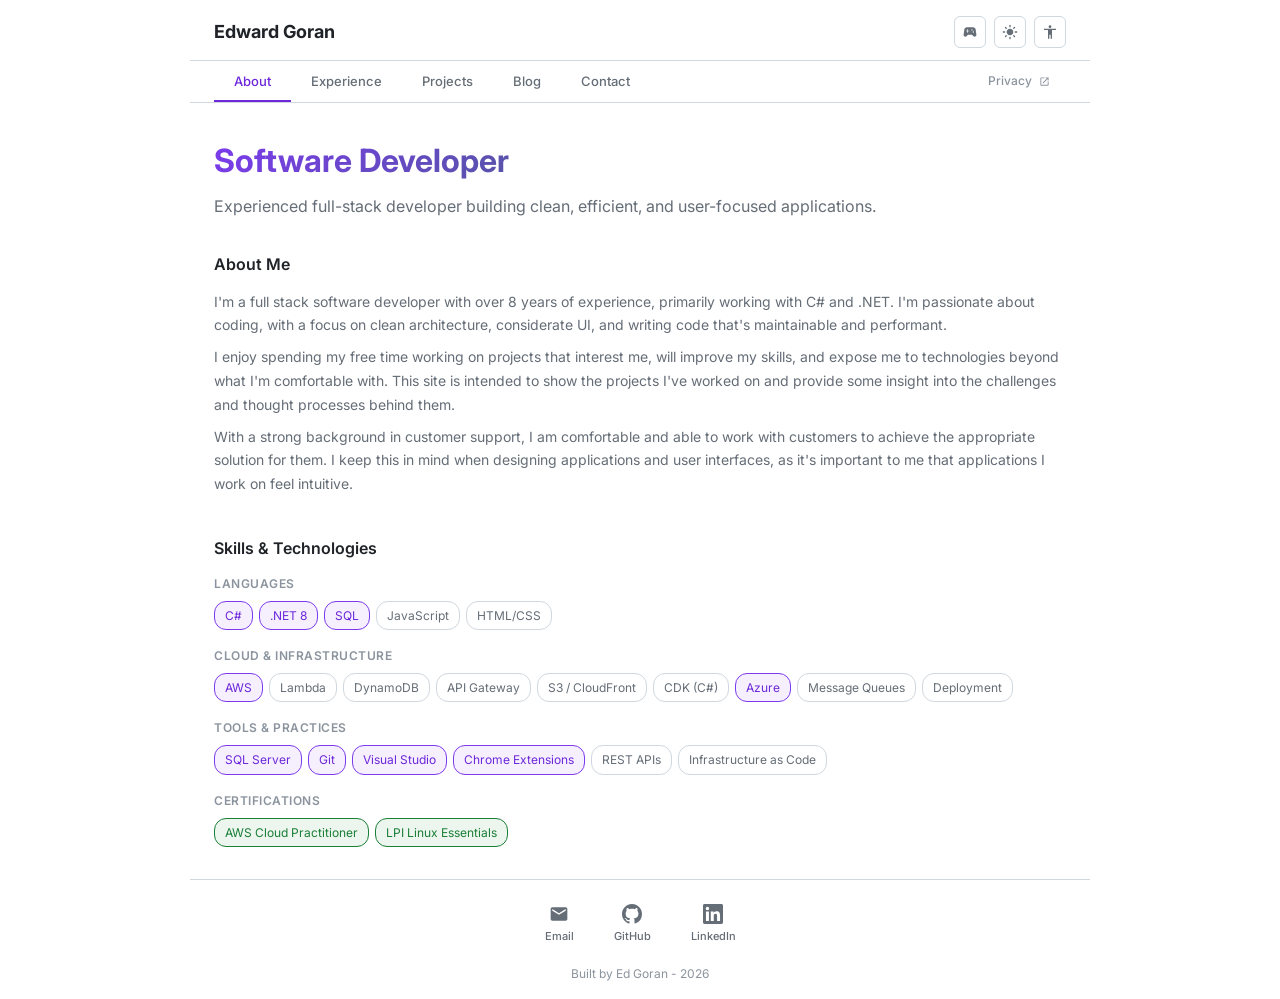
==== commit 133c9127: "Improve nav experience for mobile users" ====
--- a/docs/index.html
+++ b/docs/index.html
@@ -48,27 +48,49 @@
             <div class="header-top">
                 <h1 class="logo">Edward Goran</h1>
                 <div class="header-right">
+                    <button class="menu-toggle" id="menu-toggle" title="Menu" aria-label="Toggle menu">
+                        <span class="menu-hamburger">
+                            <span></span>
+                            <span></span>
+                            <span></span>
+                        </span>
+                    </button>
                     <button class="games-toggle" id="games-toggle" title="Games">
                         <svg class="games-icon" viewBox="0 0 24 24"><path d="M21.58 16.09l-1.09-7.66C20.21 6.46 18.52 5 16.53 5H7.47C5.48 5 3.79 6.46 3.51 8.43l-1.09 7.66C2.2 17.63 3.39 19 4.94 19c.68 0 1.32-.27 1.8-.75L9 16h6l2.25 2.25c.48.48 1.13.75 1.8.75 1.56 0 2.75-1.37 2.53-2.91zM11 11H9v2H8v-2H6v-1h2V8h1v2h2v1zm4-1c-.55 0-1-.45-1-1s.45-1 1-1 1 .45 1 1-.45 1-1 1zm2 3c-.55 0-1-.45-1-1s.45-1 1-1 1 .45 1 1-.45 1-1 1z"/></svg>
                     </button>
                     <button class="theme-toggle" id="theme-toggle" title="Toggle theme">
-                        <svg class="theme-icon sun" viewBox="0 0 24 24"><path d="M12 7c-2.76 0-5 2.24-5 5s2.24 5 5 5 5-2.24 5-5-2.24-5-5-5zM2 13h2c.55 0 1-.45 1-1s-.45-1-1-1H2c-.55 0-1 .45-1 1s.45 1 1 1zm18 0h2c.55 0 1-.45 1-1s-.45-1-1-1h-2c-.55 0-1 .45-1 1s.45 1 1 1zM11 2v2c0 .55.45 1 1 1s1-.45 1-1V2c0-.55-.45-1-1-1s-1 .45-1 1zm0 18v2c0 .55.45 1 1 1s1-.45 1-1v-2c0-.55-.45-1-1-1s-1 .45-1 1zM5.99 4.58a.996.996 0 00-1.41 0 .996.996 0 000 1.41l1.06 1.06c.39.39 1.03.39 1.41 0s.39-1.03 0-1.41L5.99 4.58zm12.37 12.37a.996.996 0 00-1.41 0 .996.996 0 000 1.41l1.06 1.06c.39.39 1.03.39 1.41 0a.996.996 0 000-1.41l-1.06-1.06zm1.06-10.96a.996.996 0 000-1.41.996.996 0 00-1.41 0l-1.06 1.06c-.39.39-.39 1.03 0 1.41s1.03.39 1.41 0l1.06-1.06zM7.05 18.36a.996.996 0 000-1.41.996.996 0 00-1.41 0l-1.06 1.06c-.39.39-.39 1.03 0 1.41s1.03.39 1.41 0l1.06-1.06z" /></svg>
-                        <svg class="theme-icon moon" viewBox="0 0 24 24"><path d="M12 3a9 9 0 109 9c0-.46-.04-.92-.1-1.36a5.389 5.389 0 01-4.4 2.26 5.403 5.403 0 01-3.14-9.8c-.44-.06-.9-.1-1.36-.1z" /></svg>
+                        <svg class="theme-icon sun" viewBox="0 0 24 24"><path d="M12 7c-2.76 0-5 2.24-5 5s2.24 5 5 5 5-2.24 5-5-2.24-5-5-5zM2 13h2c.55 0 1-.45 1-1s-.45-1-1-1H2c-.55 0-1 .45-1 1s.45 1 1 1zm18 0h2c.55 0 1-.45 1-1s-.45-1-1-1h-2c-.55 0-1 .45-1 1s.45 1 1 1zM11 2v2c0 .55.45 1 1 1s1-.45 1-1V2c0-.55-.45-1-1-1s-1 .45-1 1zm0 18v2c0 .55.45 1 1 1s1-.45 1-1v-2c0-.55-.45-1-1-1s-1 .45-1 1zM5.99 4.58a.996.996 0 00-1.41 0 .996.996 0 000 1.41l1.06 1.06c.39.39 1.03.39 1.41 0s.39-1.03 0-1.41L5.99 4.58zm12.37 12.37a.996.996 0 00-1.41 0 .996.996 0 000 1.41l1.06 1.06c.39.39 1.03.39 1.41 0a.996.996 0 000-1.41l-1.06-1.06zm1.06-10.96a.996.996 0 000-1.41.996.996 0 00-1.41 0l-1.06 1.06c-.39.39-.39 1.03 0 1.41s1.03.39 1.41 0l1.06-1.06zM7.05 18.36a.996.996 0 000-1.41.996.996 0 00-1.41 0l-1.06 1.06c-.39.39-.39 1.03 0 1.41s1.03.39 1.41 0l1.06-1.06z"/></svg>
+                        <svg class="theme-icon moon" viewBox="0 0 24 24"><path d="M12 3a9 9 0 109 9c0-.46-.04-.92-.1-1.36a5.389 5.389 0 01-4.4 2.26 5.403 5.403 0 01-3.14-9.8c-.44-.06-.9-.1-1.36-.1z"/></svg>
                     </button>
                     <button class="a11y-toggle" id="a11y-toggle" title="Toggle accessibility mode">
-                        <svg class="a11y-icon" viewBox="0 0 24 24"><path d="M12 2c1.1 0 2 .9 2 2s-.9 2-2 2-2-.9-2-2 .9-2 2-2zm9 7h-6v13h-2v-6h-2v6H9V9H3V7h18v2z" /></svg>
+                        <svg class="a11y-icon" viewBox="0 0 24 24"><path d="M12 2c1.1 0 2 .9 2 2s-.9 2-2 2-2-.9-2-2 .9-2 2-2zm9 7h-6v13h-2v-6h-2v6H9V9H3V7h18v2z"/></svg>
                     </button>
                 </div>
             </div>
-                <nav class="nav-bar">
-                    <button class="nav-tab active" data-tab="about">About</button>
+                <nav class="nav-bar" id="nav-bar">
+                    <button class="nav-tab active" data-tab="about">About</button>                    
+                    <button class="nav-tab" data-tab="experience">Experience</button>                    
                     <button class="nav-tab" data-tab="projects">Projects</button>
                     <button class="nav-tab" data-tab="blog">Blog</button>
-                    <button class="nav-tab" data-tab="experience">Experience</button>
                     <button class="nav-tab" data-tab="contact">Contact</button>
                     <a href="https://extensions.edgoran.co.uk" target="_blank" rel="noopener" class="nav-external">Privacy
                         <svg class="external-icon" viewBox="0 0 24 24"><path d="M19 19H5V5h7V3H5a2 2 0 00-2 2v14a2 2 0 002 2h14a2 2 0 002-2v-7h-2v7zM14 3v2h3.59l-9.83 9.83 1.41 1.41L19 6.41V10h2V3h-7z"/></svg>
                     </a>
+                    <div class="nav-toolbar">
+                        <button class="nav-toolbar-btn" id="mobile-games-btn" title="Games">
+                            <svg viewBox="0 0 24 24"><path d="M21.58 16.09l-1.09-7.66C20.21 6.46 18.52 5 16.53 5H7.47C5.48 5 3.79 6.46 3.51 8.43l-1.09 7.66C2.2 17.63 3.39 19 4.94 19c.68 0 1.32-.27 1.8-.75L9 16h6l2.25 2.25c.48.48 1.13.75 1.8.75 1.56 0 2.75-1.37 2.53-2.91zM11 11H9v2H8v-2H6v-1h2V8h1v2h2v1zm4-1c-.55 0-1-.45-1-1s.45-1 1-1 1 .45 1 1-.45 1-1 1zm2 3c-.55 0-1-.45-1-1s.45-1 1-1 1 .45 1 1-.45 1-1 1z"/></svg>
+                            <span>Games</span>
+                        </button>
+                        <button class="nav-toolbar-btn" id="mobile-theme-btn" title="Toggle theme">
+                            <svg class="theme-icon sun" viewBox="0 0 24 24"><path d="M12 7c-2.76 0-5 2.24-5 5s2.24 5 5 5 5-2.24 5-5-2.24-5-5-5zM2 13h2c.55 0 1-.45 1-1s-.45-1-1-1H2c-.55 0-1 .45-1 1s.45 1 1 1zm18 0h2c.55 0 1-.45 1-1s-.45-1-1-1h-2c-.55 0-1 .45-1 1s.45 1 1 1zM11 2v2c0 .55.45 1 1 1s1-.45 1-1V2c0-.55-.45-1-1-1s-1 .45-1 1zm0 18v2c0 .55.45 1 1 1s1-.45 1-1v-2c0-.55-.45-1-1-1s-1 .45-1 1zM5.99 4.58a.996.996 0 00-1.41 0 .996.996 0 000 1.41l1.06 1.06c.39.39 1.03.39 1.41 0s.39-1.03 0-1.41L5.99 4.58zm12.37 12.37a.996.996 0 00-1.41 0 .996.996 0 000 1.41l1.06 1.06c.39.39 1.03.39 1.41 0a.996.996 0 000-1.41l-1.06-1.06zm1.06-10.96a.996.996 0 000-1.41.996.996 0 00-1.41 0l-1.06 1.06c-.39.39-.39 1.03 0 1.41s1.03.39 1.41 0l1.06-1.06zM7.05 18.36a.996.996 0 000-1.41.996.996 0 00-1.41 0l-1.06 1.06c-.39.39-.39 1.03 0 1.41s1.03.39 1.41 0l1.06-1.06z"/></svg>
+                            <svg class="theme-icon moon" viewBox="0 0 24 24"><path d="M12 3a9 9 0 109 9c0-.46-.04-.92-.1-1.36a5.389 5.389 0 01-4.4 2.26 5.403 5.403 0 01-3.14-9.8c-.44-.06-.9-.1-1.36-.1z"/></svg>
+                            <span>Theme</span>
+                        </button>
+                        <button class="nav-toolbar-btn" id="mobile-a11y-btn" title="Accessibility">
+                            <svg viewBox="0 0 24 24"><path d="M12 2c1.1 0 2 .9 2 2s-.9 2-2 2-2-.9-2-2 .9-2 2-2zm9 7h-6v13h-2v-6h-2v6H9V9H3V7h18v2z"/></svg>
+                            <span>Accessibility</span>
+                        </button>
+                    </div>
                 </nav>
         </header>
 
--- a/docs/styles.css
+++ b/docs/styles.css
@@ -1402,29 +1402,6 @@
         gap: 8px;
     }
 
-    .nav-bar {
-        padding: 0 16px;
-        flex-wrap: wrap;
-    }
-
-    .nav-tab {
-        flex: 1;
-        text-align: center;
-        padding: 8px 4px;
-        font-size: 12px;
-        min-width: 0;
-    }
-
-    .nav-external {
-        margin-left: 0;
-        flex-basis: 100%;
-        text-align: center;
-        padding: 6px 16px;
-        font-size: 11px;
-        border-top: 1px solid var(--border);
-        border-bottom: none;
-    }
-
     .about-title {
         font-size: 24px;
     }
@@ -1914,4 +1891,177 @@
     .blog-comparison {
         grid-template-columns: 1fr;
     }
+}
+
+/* ============================================================
+   Mobile Menu
+   ============================================================ */
+.menu-toggle {
+    display: none;
+    align-items: center;
+    justify-content: center;
+    width: 36px;
+    height: 36px;
+    background: none;
+    border: 1px solid var(--border);
+    border-radius: 6px;
+    cursor: pointer;
+    transition: background 0.15s ease, border-color 0.15s ease;
+}
+
+.menu-toggle:hover {
+    background: var(--hover-bg);
+    border-color: var(--accent);
+}
+
+/* Animated hamburger */
+.menu-hamburger {
+    display: flex;
+    flex-direction: column;
+    justify-content: center;
+    align-items: center;
+    width: 18px;
+    height: 18px;
+    gap: 0;
+}
+
+.menu-hamburger span {
+    display: block;
+    width: 16px;
+    height: 2px;
+    background: var(--text-secondary);
+    border-radius: 1px;
+    transition: transform 0.3s ease, opacity 0.3s ease, width 0.3s ease;
+    margin: 2px 0;
+}
+
+.menu-toggle:hover .menu-hamburger span {
+    background: var(--text-primary);
+}
+
+/* Animate to X */
+.menu-toggle.active .menu-hamburger span:nth-child(1) {
+    transform: translateY(6px) rotate(45deg);
+}
+
+.menu-toggle.active .menu-hamburger span:nth-child(2) {
+    opacity: 0;
+    width: 0;
+}
+
+.menu-toggle.active .menu-hamburger span:nth-child(3) {
+    transform: translateY(-6px) rotate(-45deg);
+}
+
+/* Nav toolbar (mobile only) */
+.nav-toolbar {
+    display: none;
+}
+
+@media (max-width: 768px) {
+    .menu-toggle {
+        display: flex;
+    }
+
+    /* Hide desktop buttons on mobile */
+    .games-toggle,
+    .theme-toggle,
+    .a11y-toggle {
+        display: none;
+    }
+
+    .nav-bar {
+        display: flex;
+        flex-direction: column;
+        padding: 0 16px;
+        gap: 2px;
+        border-top: 1px solid var(--border);
+        max-height: 0;
+        overflow: hidden;
+        transition: max-height 0.3s ease, padding 0.3s ease;
+    }
+
+    .nav-bar.open {
+        max-height: 400px;
+        padding: 8px 16px 12px;
+    }
+
+    .nav-tab {
+        text-align: left;
+        padding: 12px 14px;
+        border-bottom: none;
+        border-radius: 8px;
+        font-size: 14px;
+        flex: none;
+        min-width: unset;
+    }
+
+    .nav-tab:hover {
+        background: var(--hover-bg);
+    }
+
+    .nav-tab.active {
+        background: rgba(155, 114, 207, 0.1);
+        border-bottom: none;
+    }
+
+    .nav-external {
+        margin-left: 0;
+        flex-basis: auto;
+        text-align: left;
+        padding: 12px 14px;
+        border-top: none;
+        border-radius: 8px;
+        font-size: 14px;
+    }
+
+    .nav-external:hover {
+        background: var(--hover-bg);
+    }
+
+    /* Toolbar row */
+    .nav-toolbar {
+        display: flex;
+        gap: 6px;
+        padding-top: 10px;
+        margin-top: 8px;
+        border-top: 1px solid var(--border);
+    }
+
+    .nav-toolbar-btn {
+        display: flex;
+        align-items: center;
+        gap: 6px;
+        flex: 1;
+        padding: 10px 12px;
+        background: var(--bg-card);
+        border: 1px solid var(--border);
+        border-radius: 8px;
+        color: var(--text-secondary);
+        font-family: inherit;
+        font-size: 11px;
+        font-weight: 500;
+        cursor: pointer;
+        transition: all 0.15s ease;
+    }
+
+    .nav-toolbar-btn:hover {
+        border-color: var(--accent);
+        color: var(--text-primary);
+    }
+
+    .nav-toolbar-btn svg {
+        width: 16px;
+        height: 16px;
+        fill: var(--text-secondary);
+        flex-shrink: 0;
+    }
+
+    .nav-toolbar-btn:hover svg {
+        fill: var(--text-primary);
+    }
+
+    .header-top {
+        flex-wrap: nowrap;
+    }
 }
